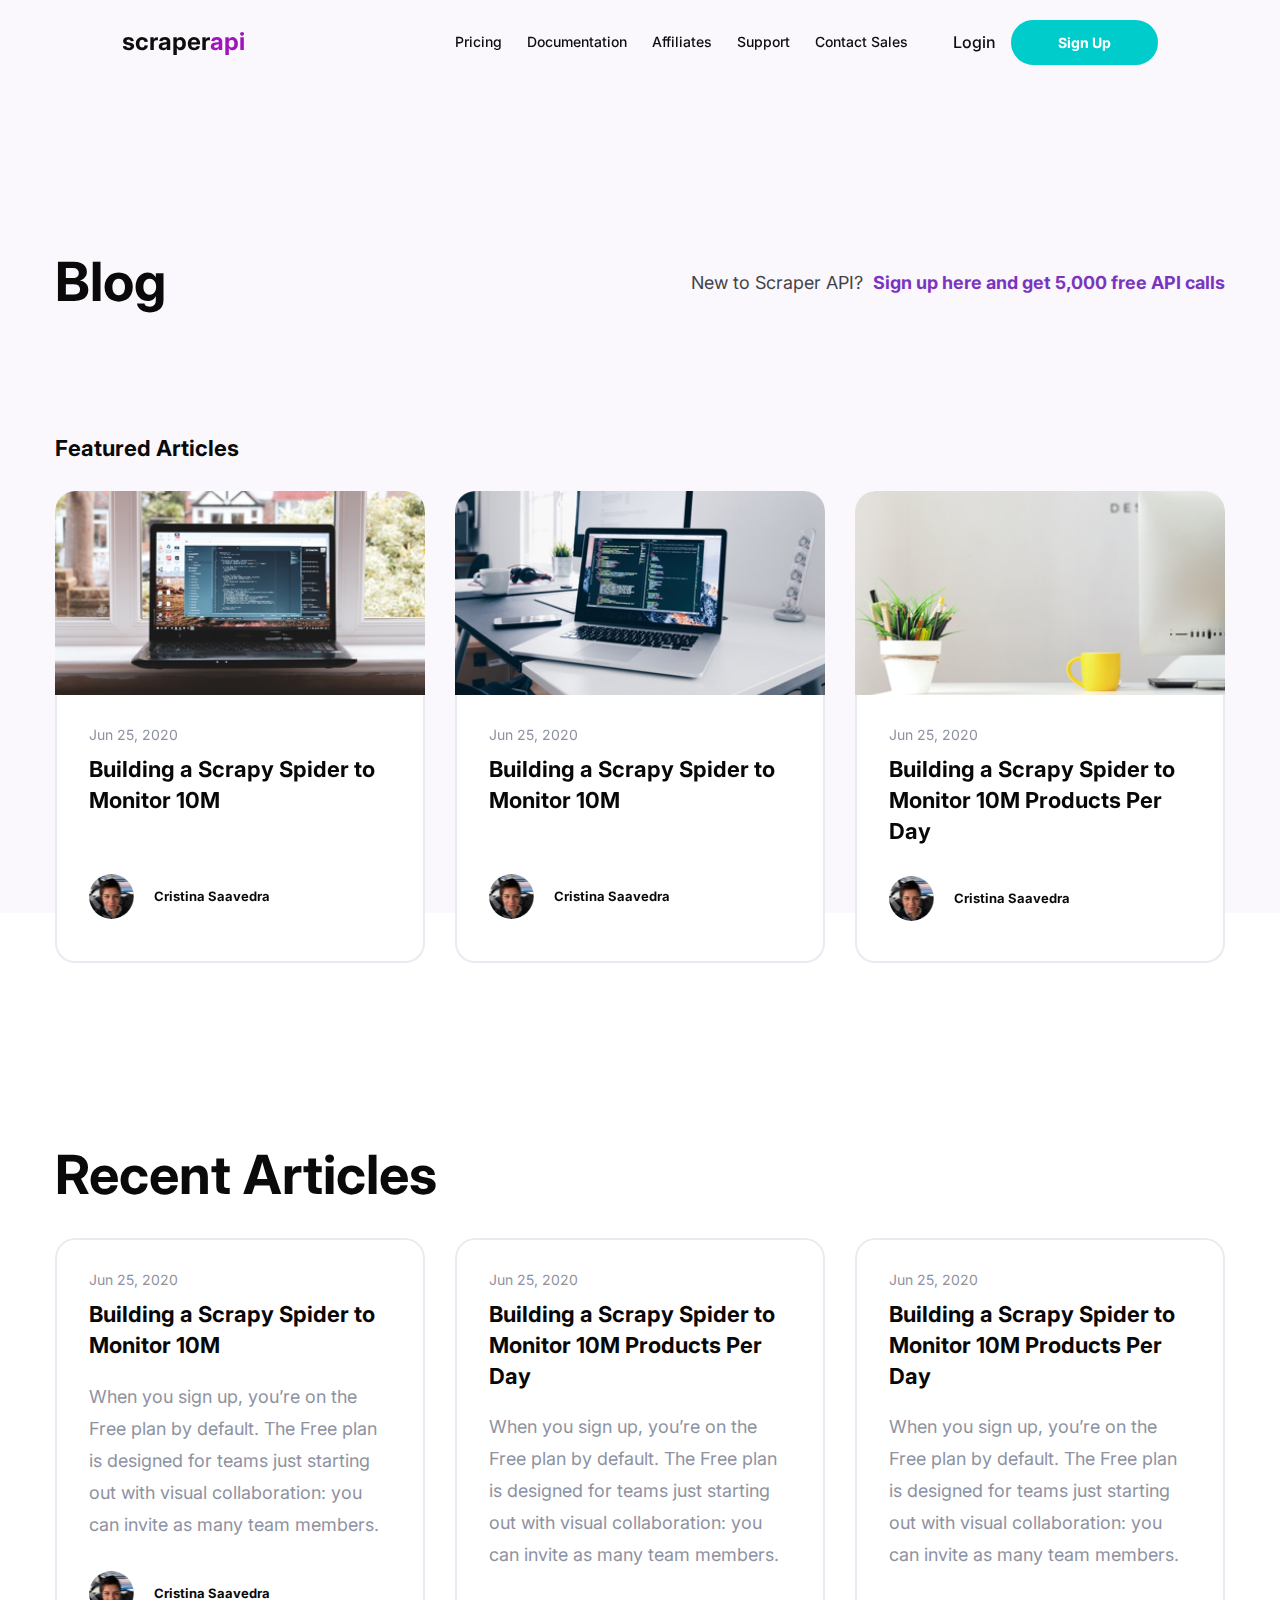
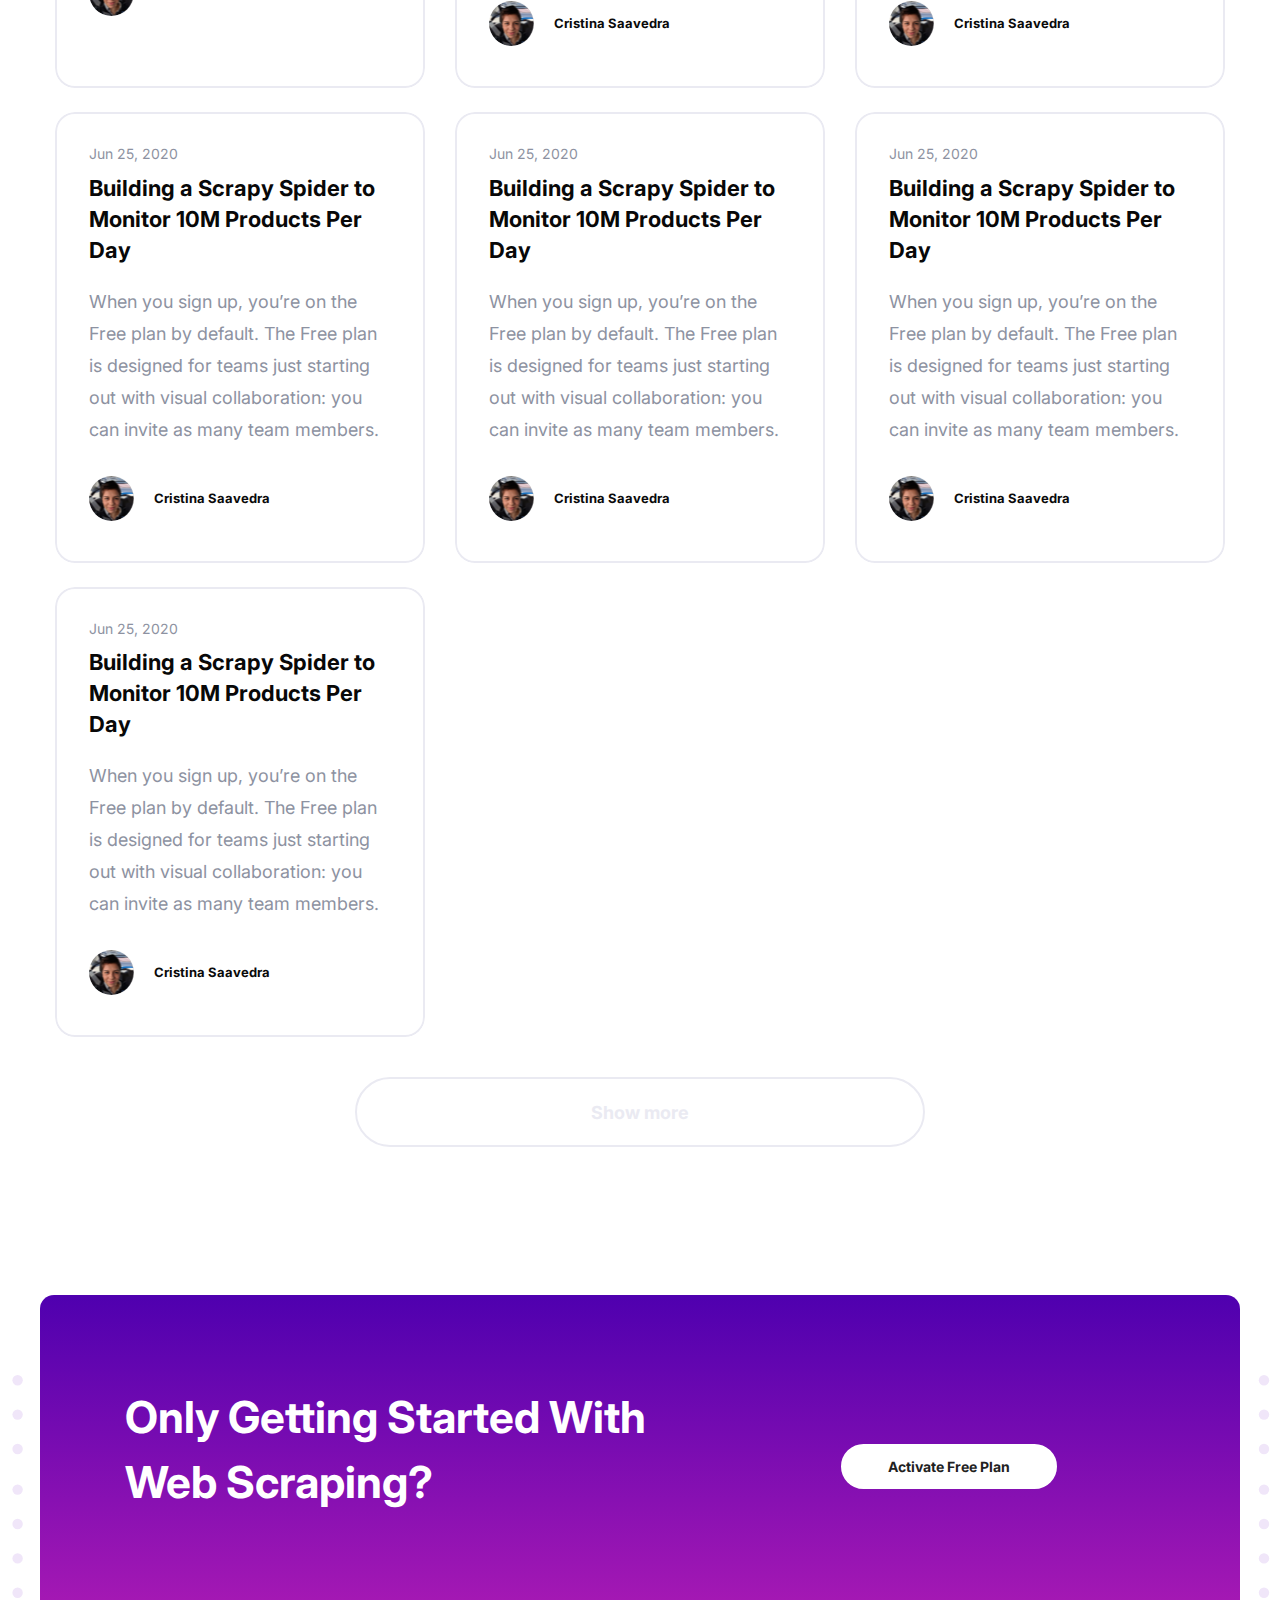
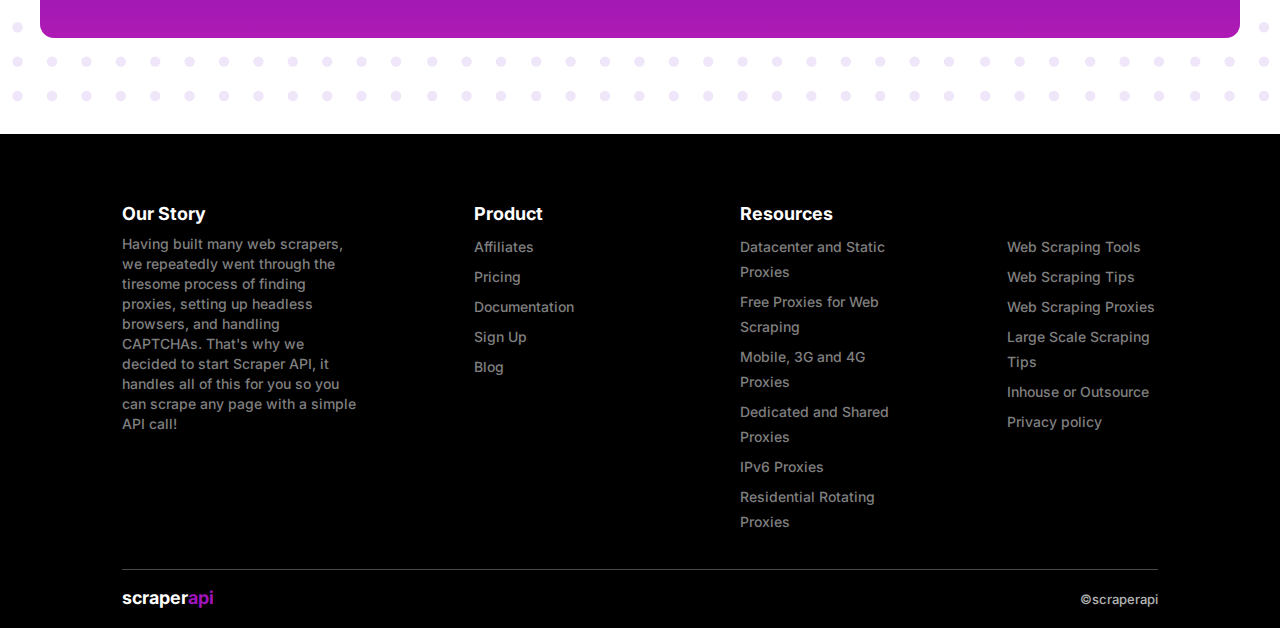
==== blog.html @ 05b41888 "Change columns in blog" ====
<!DOCTYPE html>
<html>

<head>
    <meta charset="utf-8">
    <meta http-equiv="X-UA-Compatible" content="IE=Edge">
    <meta name="viewport"
          content="width=device-width, initial-scale=1.0, maximum-scale=1.0, minimum-scale=1.0, user-scalable=no, minimal-ui">
    <link rel="profile" href="http://gmpg.org/xfn/11">
    <link href="images/favicon.png" rel="shortcut icon">
    <link href="images/favicon.png" rel="apple-touch-icon-precomposed">

    <title>Home - Scraper API</title>
    <link rel="preconnect" href="https://fonts.gstatic.com">
    <link href="https://fonts.googleapis.com/css2?family=Inter:wght@100;200;300;400;500;600;700;800;900&display=swap"
          rel="stylesheet">
    <link rel="stylesheet" href="assets/css/style.css">
</head>

<body>

<header id="Hdr_main" class="header">
    <nav class="navbar navbar-expand-lg white-nav-links">
        <a class="navbar-brand" href="index.html">scraper<span>api</span></a>
        <button class="navbar-toggler" type="button" data-toggle="collapse" data-target="#navbarText"
                aria-controls="navbarText" aria-expanded="false" aria-label="Toggle navigation">
            <span class="navbar-toggler-icon"><i class="fa fa-bars" aria-hidden="true"></i></span>
        </button>
        <div class="collapse navbar-collapse" id="navbarText">
            <ul class="navbar-nav ml-auto">
                <li class="nav-item">
                    <a class="nav-link" href="pricing.html">Pricing</a>
                </li>
                <li class="nav-item">
                    <a class="nav-link" href="documentation.html">Documentation</a>
                </li>
                <li class="nav-item">
                    <a class="nav-link" href="affiliates.html">Affiliates</a>
                </li>
                <li class="nav-item">
                    <a class="nav-link" href="https://danni057272.typeform.com/to/P8e4If">Support</a>
                </li>
                <li class="nav-item">
                    <a class="nav-link" href="https://danni057272.typeform.com/to/sMpSSx">Contact Sales</a>
                </li>
            </ul>
            <div class="login-link-nav d-flex align-items-center">
                <a class="nav-link" href="http://dash.mawais.com/login">Login</a>
                <a href="http://dash.mawais.com/signup" class="btn btn-blue-nav">Sign Up</a>
            </div>
        </div>
    </nav>
</header>

<section class="section-blog">
    <div class="container">
        <div class="row align-items-center section-blog__top">
            <div class="col-lg-4 col-md-4 col-12 mb-xl-0 mb-md-0 mb-2">
                <h2>Blog</h2>
            </div>
            <div class="col-lg-8 col-md-8 col-12">
                <div class="d-flex align-items-center flex-wrap justify-content-end">
                    <p>New to Scraper API?</p>
                    <b>Sign up here and get 5,000 free API calls</b>
                </div>
            </div>
        </div>
        <div class="row section-blog__top">
            <div class="col-auto">
                <strong>Featured Articles</strong>
            </div>
        </div>
        <div class="row">
            <!--Carousel Wrapper-->
            <div class="col-12">
                <div id="multi-item-example" class="carousel slide carousel-multi-item blog-carousel"
                     data-ride="carousel">
                    <!--Slides-->
                    <div class="carousel-inner" role="listbox">
                        <!--First slide-->
                        <div class="carousel-item active">

                            <div class="row">
                                <div class="col-md-4">
                                    <div class="card mb-2">
                                        <div class="card-img-top"
                                             style="background-image: url('images/post-1.png');"></div>
                                        <div class="card-body">
                                            <div class="card-date">Jun 25, 2020</div>
                                            <h4 class="card-title">Building a Scrapy Spider to Monitor 10M</h4>
                                            <div class="card-user">
                                                <div class="card-user-photo"
                                                     style="background-image: url('images/photo-user.png');">
                                                </div>
                                                <div class="card-user-name">Cristina Saavedra</div>
                                            </div>
                                        </div>
                                    </div>
                                </div>

                                <div class="col-md-4 clearfix d-none d-md-block">
                                    <div class="card mb-2">
                                        <div class="card-img-top"
                                             style="background-image: url('images/post-2.png');"></div>
                                        <div class="card-body">
                                            <div class="card-date">Jun 25, 2020</div>
                                            <h4 class="card-title">Building a Scrapy Spider to Monitor 10M</h4>
                                            <div class="card-user">
                                                <div class="card-user-photo"
                                                     style="background-image: url('images/photo-user.png');">
                                                </div>
                                                <div class="card-user-name">Cristina Saavedra</div>
                                            </div>
                                        </div>
                                    </div>
                                </div>

                                <div class="col-md-4 clearfix d-none d-md-block">
                                    <div class="card mb-2">
                                        <div class="card-img-top"
                                             style="background-image: url('images/post-3.png');"></div>
                                        <div class="card-body">
                                            <div class="card-date">Jun 25, 2020</div>
                                            <h4 class="card-title">Building a Scrapy Spider to Monitor 10M Products Per
                                                Day</h4>
                                            <div class="card-user">
                                                <div class="card-user-photo"
                                                     style="background-image: url('images/photo-user.png');">
                                                </div>
                                                <div class="card-user-name">Cristina Saavedra</div>
                                            </div>
                                        </div>
                                    </div>
                                </div>
                            </div>

                        </div>
                        <!--/.First slide-->

                        <!--Second slide-->
                        <div class="carousel-item active">

                            <div class="row">
                                <div class="col-md-4">
                                    <div class="card mb-2">
                                        <div class="card-img-top"
                                             style="background-image: url('images/post-1.png');"></div>
                                        <div class="card-body">
                                            <div class="card-date">Jun 25, 2020</div>
                                            <h4 class="card-title">Building a Scrapy Spider to Monitor 10M</h4>
                                            <div class="card-user">
                                                <div class="card-user-photo"
                                                     style="background-image: url('images/photo-user.png');">
                                                </div>
                                                <div class="card-user-name">Cristina Saavedra</div>
                                            </div>
                                        </div>
                                    </div>
                                </div>

                                <div class="col-md-4 clearfix d-none d-md-block">
                                    <div class="card mb-2">
                                        <div class="card-img-top"
                                             style="background-image: url('images/post-2.png');"></div>
                                        <div class="card-body">
                                            <div class="card-date">Jun 25, 2020</div>
                                            <h4 class="card-title">Building a Scrapy Spider to Monitor 10M</h4>
                                            <div class="card-user">
                                                <div class="card-user-photo"
                                                     style="background-image: url('images/photo-user.png');">
                                                </div>
                                                <div class="card-user-name">Cristina Saavedra</div>
                                            </div>
                                        </div>
                                    </div>
                                </div>

                                <div class="col-md-4 clearfix d-none d-md-block">
                                    <div class="card mb-2">
                                        <div class="card-img-top"
                                             style="background-image: url('images/post-3.png');"></div>
                                        <div class="card-body">
                                            <div class="card-date">Jun 25, 2020</div>
                                            <h4 class="card-title">Building a Scrapy Spider to Monitor 10M Products Per
                                                Day</h4>
                                            <div class="card-user">
                                                <div class="card-user-photo"
                                                     style="background-image: url('images/photo-user.png');">
                                                </div>
                                                <div class="card-user-name">Cristina Saavedra</div>
                                            </div>
                                        </div>
                                    </div>
                                </div>
                            </div>

                        </div>
                        <!--/.Second slide-->

                        <!--Third slide-->
                        <div class="carousel-item active">

                            <div class="row">
                                <div class="col-md-4">
                                    <div class="card mb-2">
                                        <div class="card-img-top"
                                             style="background-image: url('images/post-1.png');"></div>
                                        <div class="card-body">
                                            <div class="card-date">Jun 25, 2020</div>
                                            <h4 class="card-title">Building a Scrapy Spider to Monitor 10M</h4>
                                            <div class="card-user">
                                                <div class="card-user-photo"
                                                     style="background-image: url('images/photo-user.png');">
                                                </div>
                                                <div class="card-user-name">Cristina Saavedra</div>
                                            </div>
                                        </div>
                                    </div>
                                </div>

                                <div class="col-md-4 clearfix d-none d-md-block">
                                    <div class="card mb-2">
                                        <div class="card-img-top"
                                             style="background-image: url('images/post-2.png');"></div>
                                        <div class="card-body">
                                            <div class="card-date">Jun 25, 2020</div>
                                            <h4 class="card-title">Building a Scrapy Spider to Monitor 10M</h4>
                                            <div class="card-user">
                                                <div class="card-user-photo"
                                                     style="background-image: url('images/photo-user.png');">
                                                </div>
                                                <div class="card-user-name">Cristina Saavedra</div>
                                            </div>
                                        </div>
                                    </div>
                                </div>

                                <div class="col-md-4 clearfix d-none d-md-block">
                                    <div class="card mb-2">
                                        <div class="card-img-top"
                                             style="background-image: url('images/post-3.png');"></div>
                                        <div class="card-body">
                                            <div class="card-date">Jun 25, 2020</div>
                                            <h4 class="card-title">Building a Scrapy Spider to Monitor 10M Products Per
                                                Day</h4>
                                            <div class="card-user">
                                                <div class="card-user-photo"
                                                     style="background-image: url('images/photo-user.png');">
                                                </div>
                                                <div class="card-user-name">Cristina Saavedra</div>
                                            </div>
                                        </div>
                                    </div>
                                </div>
                            </div>

                        </div>
                        <!--/.Third slide-->

                    </div>
                    <!--/.Slides-->

                </div>
            </div>
            <!--/.Carousel Wrapper-->
        </div>
    </div>
</section>

<section class="blog-articles">
    <div class="container">
        <h2>Recent Articles</h2>
        <div class="row blog-articles-items align-items-stretch">
            <div class="blog-articles-item col-md-4 mb-4">
                <div class="card mb-2">
                    <div class="card-body">
                        <div class="card-date">Jun 25, 2020</div>
                        <h4 class="card-title">Building a Scrapy Spider to Monitor 10M</h4>
                        <div class="card-description">When you sign up, you’re on the Free plan by default. The Free
                            plan is designed for teams just starting out with visual collaboration: you can invite as
                            many team members.
                        </div>
                        <div class="card-user">
                            <div class="card-user-photo" style="background-image: url('images/photo-user.png');">
                            </div>
                            <div class="card-user-name">Cristina Saavedra</div>
                        </div>
                    </div>
                </div>
            </div>
            <div class="blog-articles-item col-md-4 mb-4">
                <div class="card mb-2">
                    <div class="card-body">
                        <div class="card-date">Jun 25, 2020</div>
                        <h4 class="card-title">Building a Scrapy Spider to Monitor 10M Products Per
                            Day</h4>
                        <div class="card-description">When you sign up, you’re on the Free plan by default. The Free
                            plan is designed for teams just starting out with visual collaboration: you can invite as
                            many team members.
                        </div>
                        <div class="card-user">
                            <div class="card-user-photo"
                                 style="background-image: url('images/photo-user.png');">
                            </div>
                            <div class="card-user-name">Cristina Saavedra</div>
                        </div>
                    </div>
                </div>
            </div>
            <div class="blog-articles-item col-md-4 mb-4">
                <div class="card mb-2">
                    <div class="card-body">
                        <div class="card-date">Jun 25, 2020</div>
                        <h4 class="card-title">Building a Scrapy Spider to Monitor 10M Products Per
                            Day</h4>
                        <div class="card-description">When you sign up, you’re on the Free plan by default. The Free
                            plan is designed for teams just starting out with visual collaboration: you can invite as
                            many team members.
                        </div>
                        <div class="card-user">
                            <div class="card-user-photo"
                                 style="background-image: url('images/photo-user.png');">
                            </div>
                            <div class="card-user-name">Cristina Saavedra</div>
                        </div>
                    </div>
                </div>
            </div>
            <div class="blog-articles-item col-md-4 mb-4">
                <div class="card mb-2">
                    <div class="card-body">
                        <div class="card-date">Jun 25, 2020</div>
                        <h4 class="card-title">Building a Scrapy Spider to Monitor 10M Products Per
                            Day</h4>
                        <div class="card-description">When you sign up, you’re on the Free plan by default. The Free
                            plan is designed for teams just starting out with visual collaboration: you can invite as
                            many team members.
                        </div>
                        <div class="card-user">
                            <div class="card-user-photo"
                                 style="background-image: url('images/photo-user.png');">
                            </div>
                            <div class="card-user-name">Cristina Saavedra</div>
                        </div>
                    </div>
                </div>
            </div>
            <div class="blog-articles-item col-md-4 mb-4">
                <div class="card mb-2">
                    <div class="card-body">
                        <div class="card-date">Jun 25, 2020</div>
                        <h4 class="card-title">Building a Scrapy Spider to Monitor 10M Products Per
                            Day</h4>
                        <div class="card-description">When you sign up, you’re on the Free plan by default. The Free
                            plan is designed for teams just starting out with visual collaboration: you can invite as
                            many team members.
                        </div>
                        <div class="card-user">
                            <div class="card-user-photo"
                                 style="background-image: url('images/photo-user.png');">
                            </div>
                            <div class="card-user-name">Cristina Saavedra</div>
                        </div>
                    </div>
                </div>
            </div>
            <div class="blog-articles-item col-md-4 mb-4">
                <div class="card mb-2">
                    <div class="card-body">
                        <div class="card-date">Jun 25, 2020</div>
                        <h4 class="card-title">Building a Scrapy Spider to Monitor 10M Products Per
                            Day</h4>
                        <div class="card-description">When you sign up, you’re on the Free plan by default. The Free
                            plan is designed for teams just starting out with visual collaboration: you can invite as
                            many team members.
                        </div>
                        <div class="card-user">
                            <div class="card-user-photo"
                                 style="background-image: url('images/photo-user.png');">
                            </div>
                            <div class="card-user-name">Cristina Saavedra</div>
                        </div>
                    </div>
                </div>
            </div>
            <div class="blog-articles-item col-md-4 mb-4">
                <div class="card mb-2">
                    <div class="card-body">
                        <div class="card-date">Jun 25, 2020</div>
                        <h4 class="card-title">Building a Scrapy Spider to Monitor 10M Products Per
                            Day</h4>
                        <div class="card-description">When you sign up, you’re on the Free plan by default. The Free
                            plan is designed for teams just starting out with visual collaboration: you can invite as
                            many team members.
                        </div>
                        <div class="card-user">
                            <div class="card-user-photo"
                                 style="background-image: url('images/photo-user.png');">
                            </div>
                            <div class="card-user-name">Cristina Saavedra</div>
                        </div>
                    </div>
                </div>
            </div>
        </div>
        <div class="row d-flex justify-content-center mt-3">
            <div class="col-lg-6 col-md-6 col-12">
                <button class="btn-border w-100" disabled>Show more</button>
            </div>
        </div>
    </div>
</section>

<div class="getting-started start-earning mt-5 mb-5 pb-5">
    <div class="container">
        <div class="row">
            <div class="col-12">
                <div class="activate-free-plan activate-free-plan--t0">
                    <div class="activate-free-plan-inner row align-items-center">
                        <div class="col-lg-7 col-sm-12 col-xs-12">
                            <h3 class="mb0">Only Getting Started With Web Scraping?</h3>
                        </div>
                        <div class="col-lg-5 col-sm-12 col-xs-12">
                            <button type="button" class="btn btn-white">Activate Free Plan</button>
                        </div>
                    </div>
                    <div class="activate-free-dots dots-img">
                        <img src="images/activate-free-plan-dots.svg" alt="">
                    </div>
                </div>
            </div>
        </div>
    </div>
</div>


<footer>
    <div class="footer-main">
        <div class="row">
            <div class="col-lg-3 col-md-6">
                <div class="footer-text">
                    <h3>Our Story</h3>
                    <p>Having built many web scrapers, we repeatedly went through the tiresome process of finding
                        proxies, setting up headless browsers, and handling CAPTCHAs. That's why we decided to start
                        Scraper API, it handles all of this for you so you can scrape any page with a simple API
                        call!</p>
                </div>
            </div>
            <div class="col-lg-3 col-md-6">
                <div class="footer-links">
                    <h3>Product</h3>
                    <ul>
                        <li>
                            <a href="affiliates.html">Affiliates</a>
                        </li>
                        <li>
                            <a href="pricing.html">Pricing</a>
                        </li>
                        <li>
                            <a href="documentation.html">Documentation</a>
                        </li>
                        <li>
                            <a href="http://dash.mawais.com/signup">Sign Up</a>
                        </li>
                        <li>
                            <a href="/blog">Blog</a>
                        </li>
                    </ul>
                </div>
            </div>
            <div class="col-lg-3 col-md-6">
                <div class="footer-links">
                    <h3>Resources</h3>
                    <ul>
                        <li>
                            <a href="https://www.scraperapi.com/blog/the-10-best-datacenter-https-and-static-proxy-providers-for-web-scraping/">Datacenter
                                and Static Proxies</a>
                        </li>
                        <li>
                            <a href="https://www.scraperapi.com/blog/best-10-free-proxies-and-free-proxy-lists-for-web-scraping/">Free
                                Proxies for Web Scraping</a>
                        </li>
                        <li>
                            <a href="https://www.scraperapi.com/blog/10-best-mobile-3g-4g-proxy-providers-for-web-scraping/">Mobile,
                                3G and 4G Proxies</a>
                        </li>
                        <li>
                            <a href="https://www.scraperapi.com/blog/best-dedicated-shared-virgin-proxy-providers-for-web-scraping/">Dedicated
                                and Shared Proxies</a>
                        </li>
                        <li>
                            <a href="https://www.scraperapi.com/blog/best-ipv6-proxy-providers-for-web-scraping/">IPv6
                                Proxies</a>
                        </li>
                        <li>
                            <a href="https://www.scraperapi.com/blog/the-10-best-rotating-proxy-services-for-web-scraping">Residential
                                Rotating Proxies</a>
                        </li>
                    </ul>
                </div>
            </div>
            <div class="col-lg-3 col-md-6">
                <div class="footer-links">
                    <h3>&nbsp;</h3>
                    <ul>
                        <li>
                            <a href="https://www.scraperapi.com/blog/the-10-best-web-scraping-tools">Web Scraping
                                Tools</a>
                        </li>
                        <li>
                            <a href="https://www.scraperapi.com/blog/5-tips-for-web-scraping">Web Scraping Tips</a>
                        </li>
                        <li>
                            <a href="https://www.scraperapi.com/blog/free-shared-dedicated-datacenter-residential-rotating-proxies-for-web-scraping">Web
                                Scraping Proxies</a>
                        </li>
                        <li>
                            <a href="https://www.scraperapi.com/blog/5-tips-for-build-large-scale-web-scrapers">Large
                                Scale Scraping Tips</a>
                        </li>
                        <li>
                            <a href="https://www.scraperapi.com/blog/web-scraper-proxies-in-house-or-outsource">Inhouse
                                or Outsource</a>
                        </li>
                        <li>
                            <a href="privacy.html">Privacy policy</a>
                        </li>
                    </ul>
                </div>
            </div>
        </div>
    </div>
    <div class="footer-bottom-bar">
        <div class="row">
            <div class="col-md-6">
                <div class="footer-logo">
                    <a href="index.html">scraper<span>api</span></a>
                </div>
            </div>
            <div class="col-md-6 text-right">
                <p>©scraperapi</p>
            </div>
        </div>
    </div>
</footer>

<!--<div class="tabs">-->
<!--    <div class="tabs-buttons">-->
<!--        <div class="tabs-button tab-api-mode">API Mode</div>-->
<!--        <div class="tabs-button">Proxy Mode</div>-->
<!--    </div>-->
<!--    <div class="tabs-contents">-->
<!--        <div class="tabs-content content-api-mode">-->
<!--            <div class="tabs-buttons-prechild">-->
<!--                <div class="tabs-button-prechild tab-bash">Bash</div>-->
<!--                <div class="tabs-button-prechild tab-node">Node</div>-->
<!--                <div class="tabs-button-prechild tab-python">Python/Scrapy</div>-->
<!--                <div class="tabs-button-prechild tab-php">Php</div>-->
<!--                <div class="tabs-button-prechild tab-ruby">Ruby</div>-->
<!--                <div class="tabs-button-prechild tab-java">Java</div>-->
<!--            </div>-->
<!--            <div class="tabs-contents-prechild content-bash">-->
<!--                <div class="tabs-content-prechild">-->
<!--                    <div class="tabs-buttons-child">-->
<!--                        <div class="tabs-button-child tab-get-request">GET Requests</div>-->
<!--                        <div class="tabs-button-child tab-js-rendering">Javascript Rendering</div>-->
<!--                        <div class="tabs-button-child tab-ip-geotargetting">IP Geotargetting</div>-->
<!--                        <div class="tabs-button-child tab-residential-proxies">Residential Proxies</div>-->
<!--                        <div class="tabs-button-child tab-custom-headers">Custom Headers</div>-->
<!--                        <div class="tabs-button-child tab-custom-sessions">Custom Sessions</div>-->
<!--                        <div class="tabs-button-child tab-json-autoparsing">JSON Autoparsing</div>-->
<!--                    </div>-->
<!--                    <div class="tabs-contents-child">-->
<!--                        <div class="tabs-content-child content-get-request">-->
<!--                            <code> Только тут уже контент кода</code>-->
<!--                        </div>-->
<!--                    </div>-->
<!--                </div>-->
<!--            </div>-->
<!--        </div>-->
<!--        <div class="tabs-content content-proxy-mode">-->
<!--        </div>-->
<!--    </div>-->
<!--</div>-->

<script src="assets/js/main.js"></script>
</body>

</html>
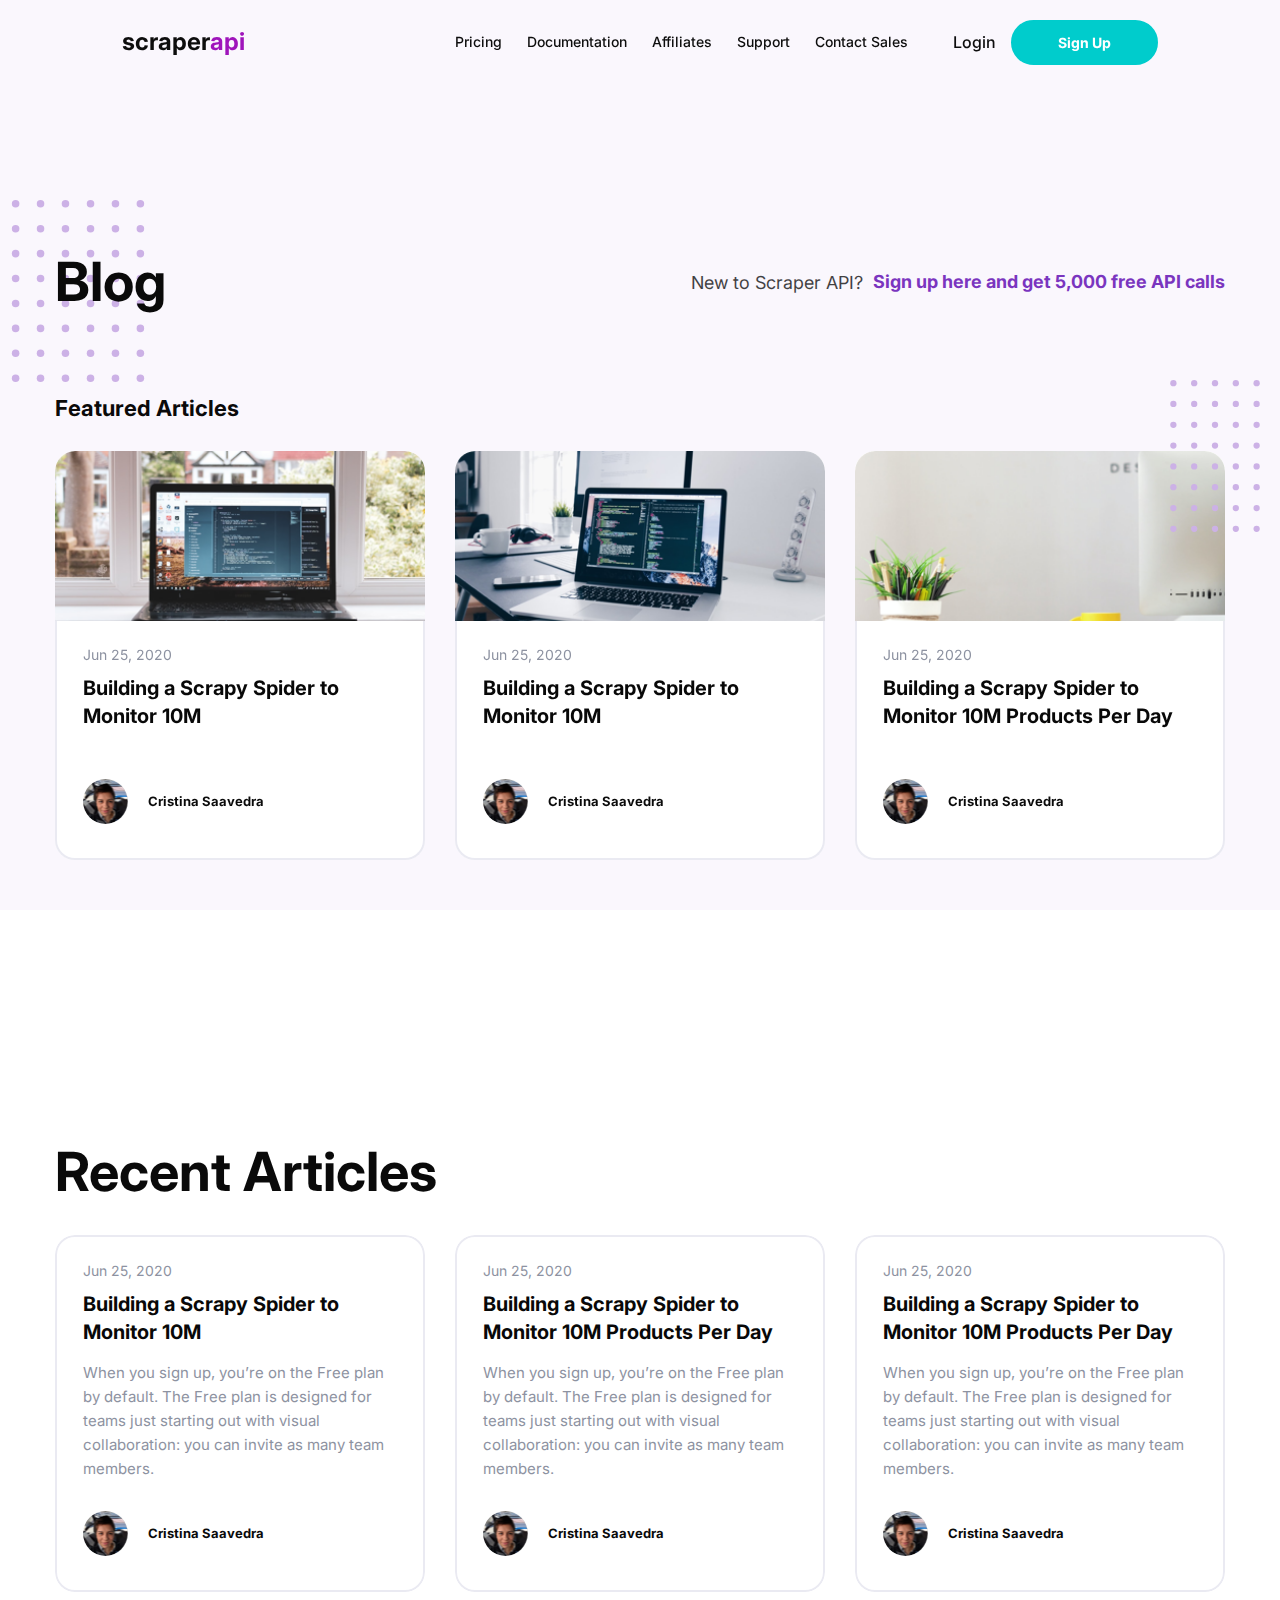
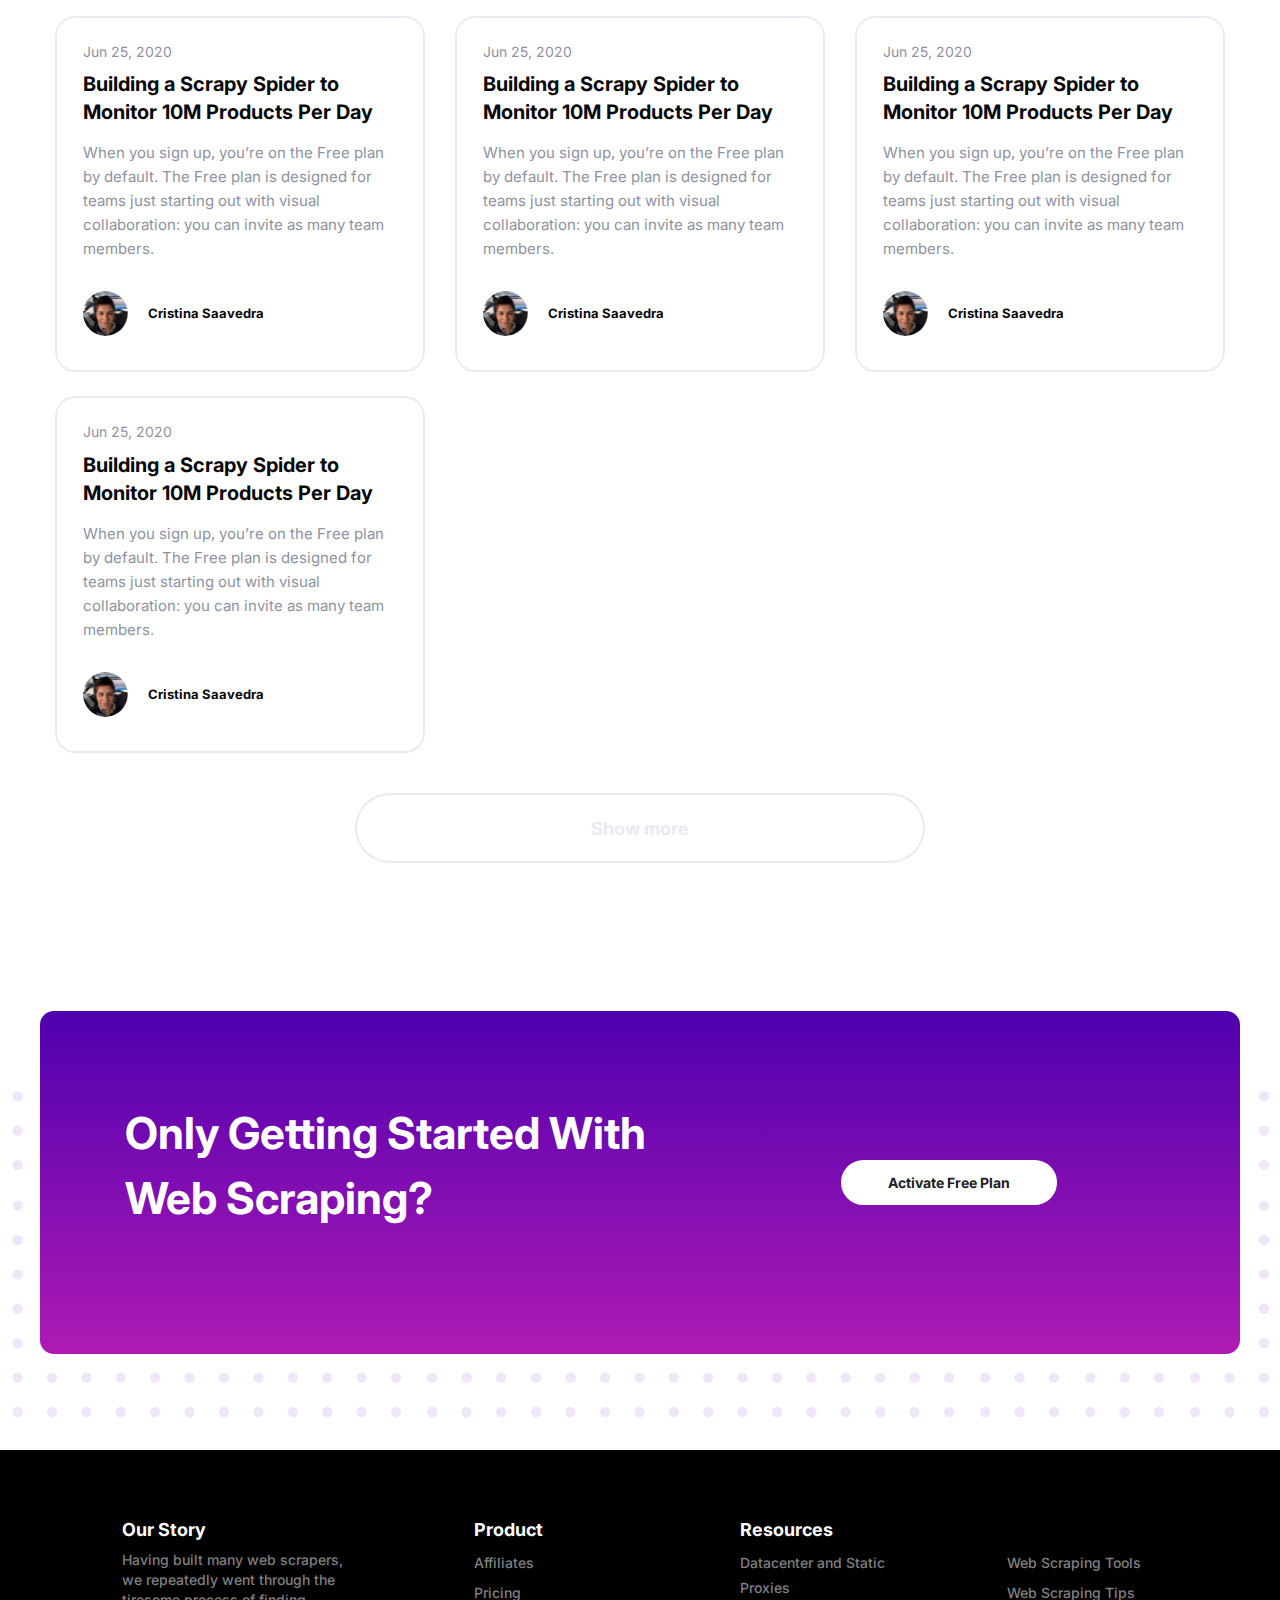
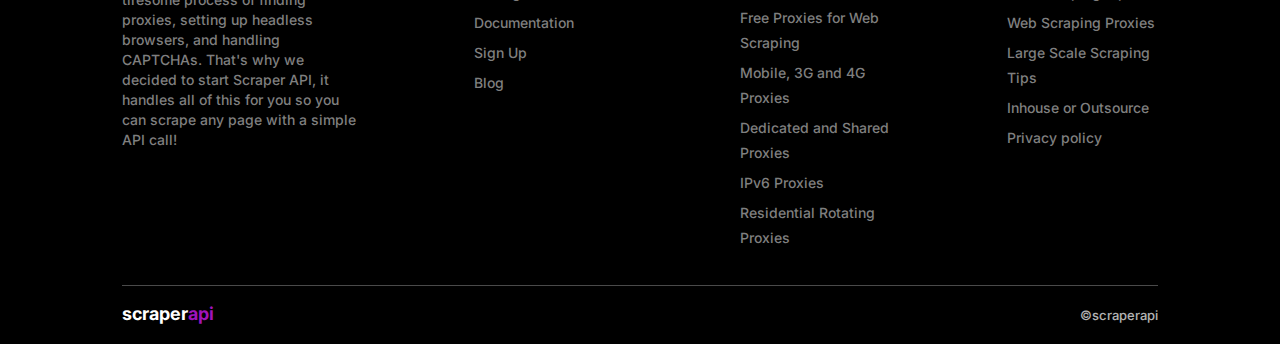
==== commit c184a119: "Fix" ====
--- a/blog.html
+++ b/blog.html
@@ -52,7 +52,7 @@
     </nav>
 </header>
 
-<section class="section-blog">
+<section class="section-blog inner-page-banner-gary integration-banner">
     <div class="container">
         <div class="row align-items-center section-blog__top">
             <div class="col-lg-4 col-md-4 col-12 mb-xl-0 mb-md-0 mb-2">
@@ -61,7 +61,7 @@
             <div class="col-lg-8 col-md-8 col-12">
                 <div class="d-flex align-items-center flex-wrap justify-content-end">
                     <p>New to Scraper API?</p>
-                    <b>Sign up here and get 5,000 free API calls</b>
+                    <a href="#"><b>Sign up here and get 5,000 free API calls</b></a>
                 </div>
             </div>
         </div>
